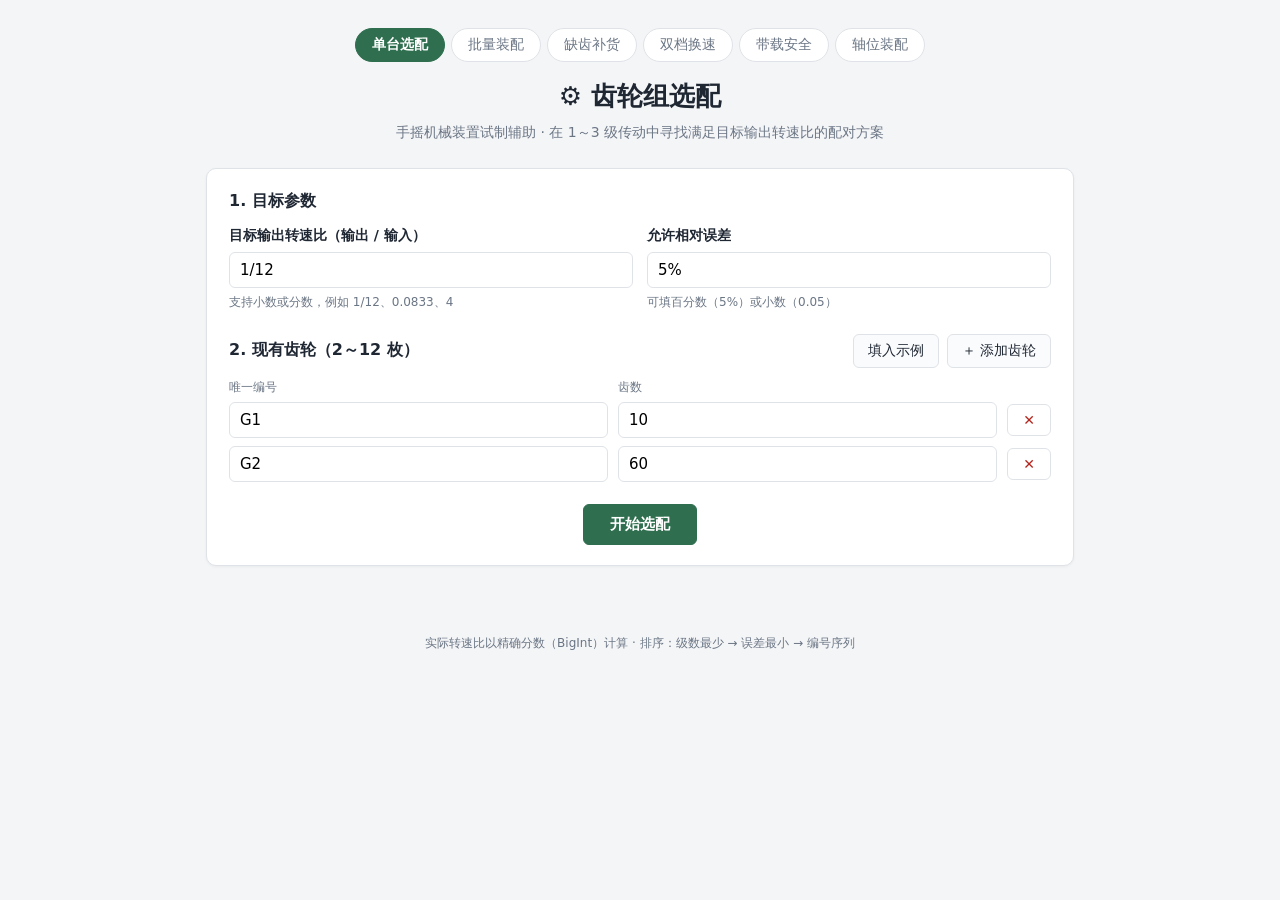
==== public/index.html @ 6feb99aa "GSB 9413faa9-aa96-59c1-acbc-1d639a866e73 initial: platform archive" ====
<!DOCTYPE html>
<html lang="zh-CN">
<head>
  <meta charset="UTF-8" />
  <meta name="viewport" content="width=device-width, initial-scale=1.0" />
  <title>齿轮组选配 · 手摇机械试制</title>
  <link rel="stylesheet" href="styles.css" />
</head>
<body>
  <header class="site-header">
    <nav class="top-nav">
      <a href="/" class="active">单台选配</a>
      <a href="/batch">批量装配</a>
      <a href="/procure">缺齿补货</a>
      <a href="/dual-speed">双档换速</a>
      <a href="/torque">带载安全</a>
      <a href="/layout">轴位装配</a>
    </nav>
    <h1>⚙️ 齿轮组选配</h1>
    <p class="subtitle">手摇机械装置试制辅助 · 在 1～3 级传动中寻找满足目标输出转速比的配对方案</p>
  </header>

  <main>
    <form id="search-form" class="card">
      <section>
        <h2>1. 目标参数</h2>
        <div class="grid two">
          <label class="field">
            <span>目标输出转速比（输出 / 输入）</span>
            <input id="target" name="target" value="1/12" placeholder="如 0.0833 或 1/12" required />
            <small>支持小数或分数，例如 1/12、0.0833、4</small>
          </label>
          <label class="field">
            <span>允许相对误差</span>
            <input id="tolerance" name="tolerance" value="5%" placeholder="如 5% 或 0.05" required />
            <small>可填百分数（5%）或小数（0.05）</small>
          </label>
        </div>
      </section>

      <section>
        <div class="section-head">
          <h2>2. 现有齿轮（2～12 枚）</h2>
          <div class="btn-row">
            <button type="button" id="btn-example" class="btn ghost">填入示例</button>
            <button type="button" id="btn-add" class="btn ghost">＋ 添加齿轮</button>
          </div>
        </div>
        <div class="gear-grid-head">
          <span>唯一编号</span><span>齿数</span><span></span>
        </div>
        <div id="gear-rows"></div>
      </section>

      <div class="actions">
        <button type="submit" class="btn primary">开始选配</button>
      </div>

      <p id="form-error" class="alert error" hidden></p>
    </form>

    <section id="result-panel" class="card" hidden>
      <div class="section-head">
        <h2>3. 选配结果</h2>
        <span id="result-summary" class="summary"></span>
      </div>
      <p id="no-solution" class="alert warn" hidden></p>
      <p id="truncated-note" class="muted" hidden></p>
      <div id="result-list"></div>
    </section>
  </main>

  <footer class="site-footer">
    <span>实际转速比以精确分数（BigInt）计算 · 排序：级数最少 → 误差最小 → 编号序列</span>
  </footer>

  <script src="app.js"></script>
</body>
</html>
---- public/styles.css ----
:root {
  --bg: #f4f5f7;
  --card: #ffffff;
  --ink: #1f2733;
  --muted: #6b7685;
  --line: #dfe3e8;
  --brand: #2f6f4f;
  --brand-dark: #24573e;
  --accent: #e8f3ec;
  --danger: #b3261e;
  --danger-bg: #fdecea;
  --warn: #8a5a00;
  --warn-bg: #fff6e0;
  --radius: 10px;
}

* { box-sizing: border-box; }

body {
  margin: 0;
  font-family: "PingFang SC", "Microsoft YaHei", "Noto Sans CJK SC", system-ui, sans-serif;
  background: var(--bg);
  color: var(--ink);
  line-height: 1.55;
}

.site-header {
  padding: 28px 20px 12px;
  text-align: center;
}
.site-header h1 { margin: 0 0 6px; font-size: 26px; }
.subtitle { margin: 0; color: var(--muted); font-size: 14px; }

.top-nav {
  display: flex;
  justify-content: center;
  gap: 6px;
  margin-bottom: 14px;
}
.top-nav a {
  padding: 5px 16px;
  border-radius: 999px;
  border: 1px solid var(--line);
  background: #fff;
  color: var(--muted);
  text-decoration: none;
  font-size: 14px;
}
.top-nav a:hover { border-color: #b9c1cc; color: var(--ink); }
.top-nav a.active {
  background: var(--brand);
  border-color: var(--brand);
  color: #fff;
  font-weight: 600;
}

main {
  max-width: 900px;
  margin: 0 auto;
  padding: 12px 16px 40px;
}

.card {
  background: var(--card);
  border: 1px solid var(--line);
  border-radius: var(--radius);
  padding: 20px 22px;
  margin-bottom: 18px;
  box-shadow: 0 1px 3px rgba(20, 30, 40, 0.05);
}

h2 { font-size: 16px; margin: 0 0 12px; }

.grid.two {
  display: grid;
  grid-template-columns: 1fr 1fr;
  gap: 14px;
}
.grid.three {
  display: grid;
  grid-template-columns: 1fr 1fr 1fr;
  gap: 14px;
}
@media (max-width: 640px) {
  .grid.two, .grid.three { grid-template-columns: 1fr; }
}

.field { display: flex; flex-direction: column; gap: 5px; }
.field > span { font-size: 14px; font-weight: 600; }
.field small { color: var(--muted); font-size: 12px; }

input[type="text"], input[type="number"], input:not([type]) {
  width: 100%;
  padding: 8px 10px;
  border: 1px solid var(--line);
  border-radius: 6px;
  font-size: 15px;
  font-family: inherit;
}
input:focus { outline: 2px solid var(--brand); outline-offset: 0; border-color: var(--brand); }

section + section { margin-top: 22px; }

.section-head {
  display: flex;
  align-items: center;
  justify-content: space-between;
  gap: 12px;
  flex-wrap: wrap;
}
.section-head h2 { margin: 0; }

.btn-row { display: flex; gap: 8px; }

.btn {
  border-radius: 6px;
  padding: 7px 14px;
  font-size: 14px;
  cursor: pointer;
  border: 1px solid var(--line);
  background: #fff;
  color: var(--ink);
  font-family: inherit;
}
.btn:hover { border-color: #b9c1cc; }
.btn.ghost { background: #fafbfc; }
.btn.primary {
  background: var(--brand);
  border-color: var(--brand);
  color: #fff;
  font-weight: 600;
  padding: 10px 26px;
  font-size: 15px;
}
.btn.primary:hover { background: var(--brand-dark); }
.btn.danger-ghost { color: var(--danger); }

.gear-grid-head,
.gear-row {
  display: grid;
  grid-template-columns: 1fr 1fr 44px;
  gap: 10px;
  align-items: center;
}
.gear-grid-head {
  margin: 10px 0 6px;
  font-size: 12px;
  color: var(--muted);
}
.gear-row { margin-bottom: 8px; }

.actions { margin-top: 22px; text-align: center; }

.alert {
  margin-top: 14px;
  padding: 10px 14px;
  border-radius: 6px;
  font-size: 14px;
}
.alert.error { background: var(--danger-bg); color: var(--danger); border: 1px solid #f3c2bd; }
.alert.warn { background: var(--warn-bg); color: var(--warn); border: 1px solid #f0ddaa; }
.alert.ok { background: var(--accent); color: var(--brand-dark); border: 1px solid #a9d3bb; }

.muted { color: var(--muted); font-size: 12px; margin: 8px 0 0; }

.summary { font-size: 13px; color: var(--muted); }

.solution {
  border: 1px solid var(--line);
  border-radius: 8px;
  padding: 14px 16px;
  margin-top: 12px;
}
.solution.best { border-color: var(--brand); background: var(--accent); }

.solution-head {
  display: flex;
  justify-content: space-between;
  align-items: baseline;
  gap: 10px;
  flex-wrap: wrap;
  margin-bottom: 8px;
}
.solution-title { font-weight: 700; font-size: 15px; }
.badge {
  display: inline-block;
  font-size: 12px;
  font-weight: 600;
  padding: 1px 8px;
  border-radius: 999px;
  background: var(--brand);
  color: #fff;
  margin-right: 6px;
}
.solution-meta { font-size: 13px; color: var(--muted); }
.solution-meta strong { color: var(--ink); }

table.pairs { width: 100%; border-collapse: collapse; margin-top: 6px; font-size: 14px; }
table.pairs th, table.pairs td {
  border: 1px solid var(--line);
  padding: 6px 10px;
  text-align: center;
}
table.pairs th { background: #f0f2f5; font-weight: 600; }
.gear-id { font-family: ui-monospace, SFMono-Regular, Menlo, Consolas, monospace; }
.frac { font-family: ui-monospace, SFMono-Regular, Menlo, Consolas, monospace; white-space: nowrap; }

.site-footer {
  text-align: center;
  color: var(--muted);
  font-size: 12px;
  padding: 10px 0 30px;
}

/* ---------------- 批量装配 ---------------- */

.device-grid-head,
.device-row {
  display: grid;
  grid-template-columns: 1.2fr 1fr 1fr 44px;
  gap: 10px;
  align-items: center;
}
.device-grid-head {
  margin: 10px 0 6px;
  font-size: 12px;
  color: var(--muted);
}
.device-row { margin-bottom: 8px; }
@media (max-width: 640px) {
  .device-grid-head,
  .device-row { grid-template-columns: 1fr 1fr; }
}

.solution.miss { border-color: #e5c07b; background: var(--warn-bg); }

.badge.badge-ok { background: var(--brand); }
.badge.badge-miss {
  background: var(--warn);
}

.unused-panel { margin-top: 18px; }
.unused-panel h3 { font-size: 14px; margin: 0 0 8px; }
.chip-list { display: flex; flex-wrap: wrap; gap: 8px; }
.chip {
  display: inline-block;
  padding: 3px 12px;
  border-radius: 999px;
  border: 1px solid var(--line);
  background: #fafbfc;
  font-size: 13px;
  font-family: ui-monospace, SFMono-Regular, Menlo, Consolas, monospace;
}
.chip-buy {
  border-color: var(--brand);
  background: var(--accent);
  color: var(--brand-dark);
  font-weight: 600;
}

/* ---------------- 缺齿补货采购建议 ---------------- */

.buyable-grid-head,
.buyable-row {
  display: grid;
  grid-template-columns: 1fr 1fr 1.4fr 44px;
  gap: 10px;
  align-items: center;
}
.buyable-grid-head {
  margin: 10px 0 6px;
  font-size: 12px;
  color: var(--muted);
}
.buyable-row { margin-bottom: 8px; }
@media (max-width: 640px) {
  .buyable-grid-head,
  .buyable-row { grid-template-columns: 1fr 1fr; }
}

.block-title { font-size: 14px; margin: 16px 0 8px; }

/* ---------------- 带载安全选配 ---------------- */

.rated-grid-head,
.rated-row {
  display: grid;
  grid-template-columns: 1fr 1fr 1.4fr 44px;
  gap: 10px;
  align-items: center;
}
.rated-grid-head {
  margin: 10px 0 6px;
  font-size: 12px;
  color: var(--muted);
}
.rated-row { margin-bottom: 8px; }
@media (max-width: 640px) {
  .rated-grid-head,
  .rated-row { grid-template-columns: 1fr 1fr; }
}

table.torque-table th, table.torque-table td { text-align: left; vertical-align: middle; }
.torque-val { font-size: 13px; white-space: nowrap; }
.torque-rated { color: var(--muted); font-size: 12px; margin-top: 2px; }
.badge.badge-limit {
  background: var(--warn);
  font-size: 11px;
  padding: 0 6px;
}

/* ---------------- 轴位装配 ---------------- */

.axis-grid-head,
.axis-row {
  display: grid;
  grid-template-columns: 1.1fr 1fr 1.6fr 44px;
  gap: 10px;
  align-items: center;
}
.axis-grid-head {
  margin: 10px 0 6px;
  font-size: 12px;
  color: var(--muted);
}
.axis-row { margin-bottom: 8px; }
.axis-index { font-size: 13px; font-weight: 600; color: var(--brand-dark); white-space: nowrap; }
@media (max-width: 640px) {
  .axis-grid-head,
  .axis-row { grid-template-columns: 1fr 1fr; }
}

.meshing-no { color: var(--danger); font-weight: 600; }

.shafts-panel { margin-top: 16px; }
table.shaft-table th, table.shaft-table td { text-align: left; vertical-align: middle; }
.mount-cell { min-width: 240px; }
.mount-item { padding: 2px 0; }
.mount-item + .mount-item { border-top: 1px dashed var(--line); }

.solution.best-warn { border-color: #e5c07b; background: var(--warn-bg); }
.badge.badge-warn { background: var(--warn); }
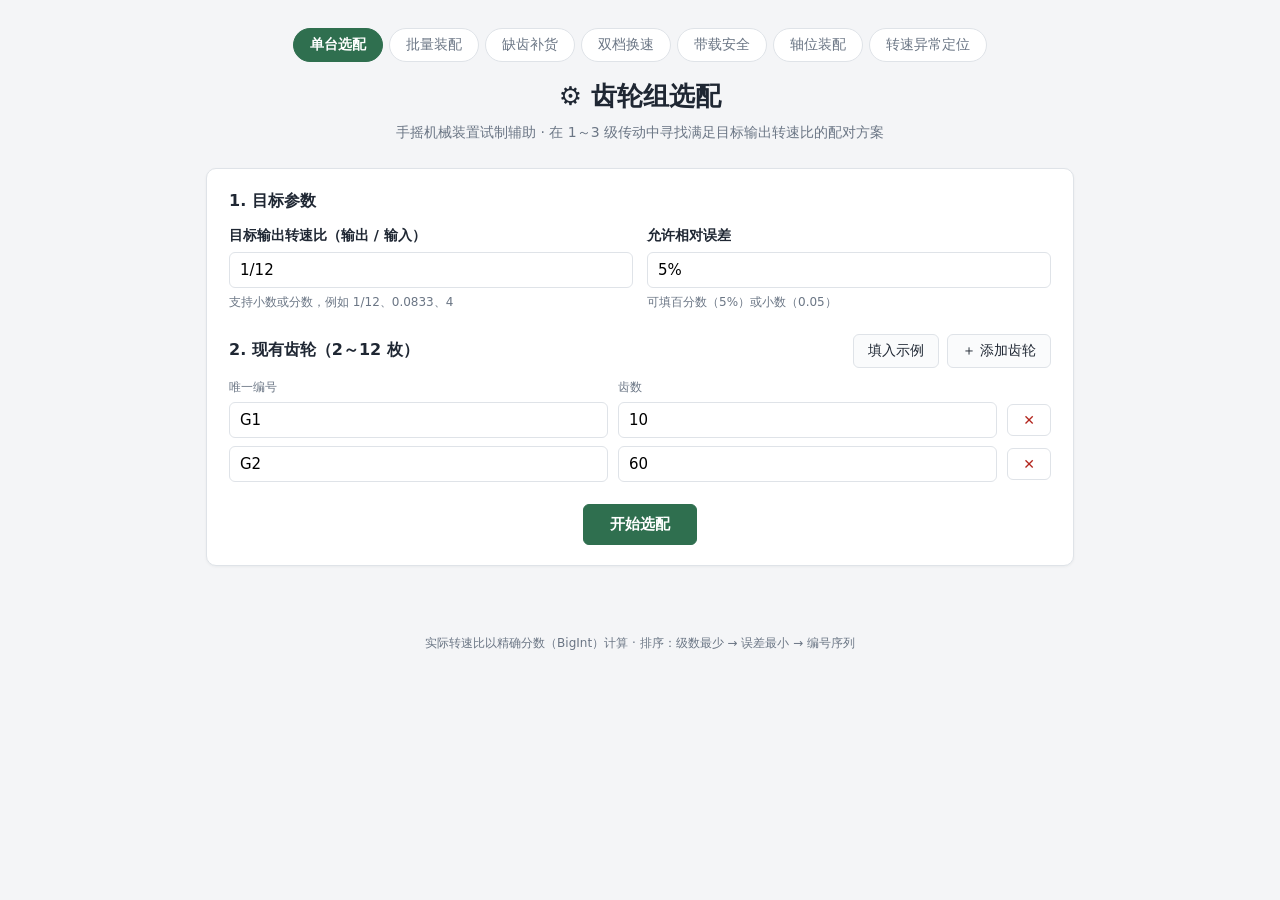
==== commit e7d1047e: "GSB 9413faa9-aa96-59c1-acbc-1d639a866e73 A: platform archive" ====
--- a/public/index.html
+++ b/public/index.html
@@ -15,6 +15,7 @@
       <a href="/dual-speed">双档换速</a>
       <a href="/torque">带载安全</a>
       <a href="/layout">轴位装配</a>
+      <a href="/diagnose">转速异常定位</a>
     </nav>
     <h1>⚙️ 齿轮组选配</h1>
     <p class="subtitle">手摇机械装置试制辅助 · 在 1～3 级传动中寻找满足目标输出转速比的配对方案</p>
--- a/public/styles.css
+++ b/public/styles.css
@@ -340,3 +340,80 @@
 
 .solution.best-warn { border-color: #e5c07b; background: var(--warn-bg); }
 .badge.badge-warn { background: var(--warn); }
+
+/* ---------------- 转速异常定位 ---------------- */
+
+.stage-grid-head,
+.stage-row {
+  display: grid;
+  grid-template-columns: 1.6fr 1fr 1fr 44px;
+  gap: 10px;
+  align-items: center;
+}
+.stage-grid-head {
+  margin: 10px 0 6px;
+  font-size: 12px;
+  color: var(--muted);
+}
+.stage-row { margin-bottom: 8px; }
+.stage-index { font-size: 13px; font-weight: 600; color: var(--brand-dark); white-space: nowrap; }
+@media (max-width: 640px) {
+  .stage-grid-head,
+  .stage-row { grid-template-columns: 1fr 1fr; }
+}
+
+.obs-card {
+  border: 1px solid var(--line);
+  border-radius: 8px;
+  padding: 12px 14px;
+  margin-top: 12px;
+  background: #fafbfc;
+}
+.obs-head {
+  display: flex;
+  align-items: center;
+  gap: 12px;
+  flex-wrap: wrap;
+  margin-bottom: 8px;
+}
+.obs-head .obs-name-input { flex: 1 1 200px; }
+.obs-axis-hint { font-size: 12px; }
+
+.reading-grid-head,
+.reading-row {
+  display: grid;
+  grid-template-columns: 0.8fr 1.4fr 1.4fr 44px;
+  gap: 10px;
+  align-items: center;
+}
+.reading-grid-head {
+  margin: 6px 0 4px;
+  font-size: 12px;
+  color: var(--muted);
+}
+.reading-row { margin-bottom: 8px; }
+@media (max-width: 640px) {
+  .reading-grid-head,
+  .reading-row { grid-template-columns: 1fr 1fr; }
+}
+
+.obs-result {
+  border-top: 1px dashed var(--line);
+  margin-top: 16px;
+  padding-top: 4px;
+}
+
+.diag-tag {
+  display: inline-block;
+  font-size: 12px;
+  font-weight: 600;
+  padding: 2px 10px;
+  border-radius: 999px;
+  white-space: nowrap;
+}
+.diag-tag-suspect { background: var(--warn); color: #fff; }
+.diag-tag-amb { background: #f0ddaa; color: var(--warn); }
+.diag-tag-out { background: #eceff3; color: var(--muted); }
+.diag-ok { color: var(--brand-dark); font-weight: 600; }
+.diag-bad { color: var(--danger); font-weight: 600; }
+table.diag-cand-table td { vertical-align: middle; }
